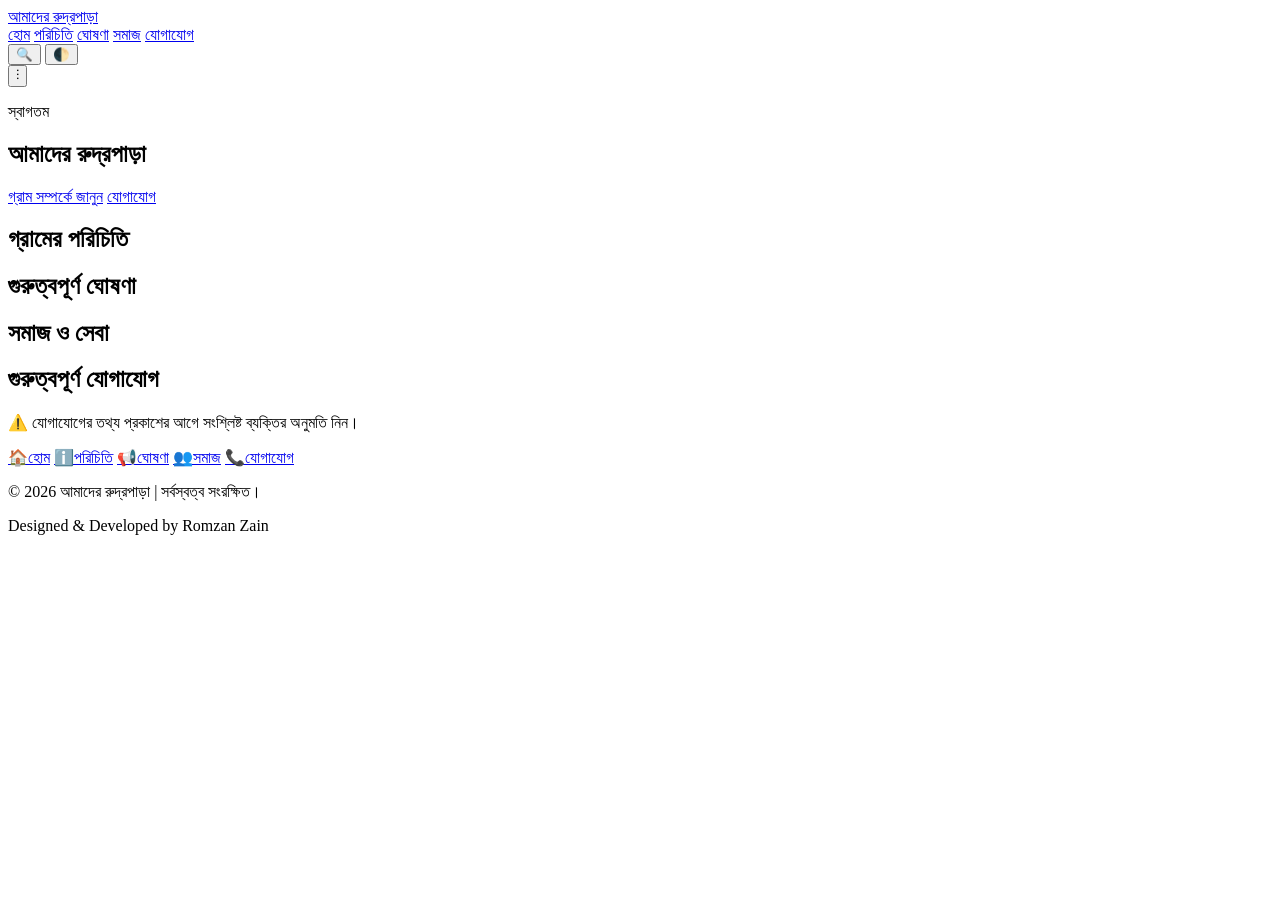
==== index.html @ 23711dd2 "Add files via upload" ====
<!DOCTYPE html>
<html lang="bn">
<head>
<meta charset="UTF-8">
<meta name="viewport" content="width=device-width, initial-scale=1.0">
<title>আমাদের রুদ্রপাড়া | Our Rudrapara</title>
<meta name="description" content="আমাদের রুদ্রপাড়া — গ্রামের তথ্য, ঘোষণা, ছবি ও সমাজ সেবা এক জায়গায়।">
<link rel="preconnect" href="https://fonts.googleapis.com">
<link rel="preconnect" href="https://fonts.gstatic.com" crossorigin>
<link href="https://fonts.googleapis.com/css2?family=Hind+Siliguri:wght@400;500;700&family=Noto+Sans+Bengali:wght@400;600;700&display=swap" rel="stylesheet">
<link rel="stylesheet" href="assets/css/style.css">
</head>
<body>

<header class="topbar glass">
  <a href="#home" class="brand">আমাদের রুদ্রপাড়া</a>
  <nav class="desktop-nav" aria-label="মূল মেনু">
    <a href="#home">হোম</a>
    <a href="#about">পরিচিতি</a>
    <a href="#announcements">ঘোষণা</a>
    <a href="#community">সমাজ</a>
    <a href="#contact">যোগাযোগ</a>
  </nav>
  <div class="actions">
    <button id="searchBtn" class="icon-btn" aria-label="খুঁজুন">🔍</button>
    <button id="themeBtn" class="icon-btn" aria-label="থিম পরিবর্তন">🌓</button>
    <div class="menu-wrap">
      <button id="menuBtn" class="icon-btn" aria-label="আরও মেনু" aria-expanded="false">⋮</button>
      <div id="moreMenu" class="more-menu glass" hidden>
        <button data-share="copy">🔗 লিংক কপি</button>
        <button data-share="whatsapp">💬 WhatsApp-এ শেয়ার</button>
        <button data-share="facebook">📘 Facebook-এ শেয়ার</button>
        <button data-share="native">📤 শেয়ার করুন</button>
      </div>
    </div>
  </div>
</header>

<div id="searchBar" class="search-bar" hidden>
  <input id="searchInput" type="search" placeholder="তথ্য খুঁজুন… (ঘোষণা, সেকশন)" aria-label="খুঁজুন">
</div>

<main id="home">
  <section class="hero">
    <div class="hero-inner">
      <p class="eyebrow">স্বাগতম</p>
      <h1>আমাদের রুদ্রপাড়া</h1>
      <p class="lead" id="heroWelcome"></p>
      <div class="hero-cta">
        <a class="btn primary" href="#about">গ্রাম সম্পর্কে জানুন</a>
        <a class="btn ghost" href="#contact">যোগাযোগ</a>
      </div>
    </div>
  </section>

  <section id="about" class="section">
    <h2>গ্রামের পরিচিতি</h2>
    <div class="card glass" id="introCard"></div>
    <div class="grid" id="infoGrid"></div>
  </section>

  <section id="announcements" class="section">
    <h2>গুরুত্বপূর্ণ ঘোষণা</h2>
    <div class="grid" id="noticeGrid"></div>
  </section>

  <section id="community" class="section">
    <h2>সমাজ ও সেবা</h2>
    <div class="grid quick" id="quickGrid"></div>
  </section>

  <section id="contact" class="section">
    <h2>গুরুত্বপূর্ণ যোগাযোগ</h2>
    <div class="grid" id="contactGrid"></div>
    <p class="note">⚠️ যোগাযোগের তথ্য প্রকাশের আগে সংশ্লিষ্ট ব্যক্তির অনুমতি নিন।</p>
  </section>
</main>

<nav class="bottom-nav" aria-label="মোবাইল মেনু">
  <a href="#home">🏠<span>হোম</span></a>
  <a href="#about">ℹ️<span>পরিচিতি</span></a>
  <a href="#announcements">📢<span>ঘোষণা</span></a>
  <a href="#community">👥<span>সমাজ</span></a>
  <a href="#contact">📞<span>যোগাযোগ</span></a>
</nav>

<footer class="footer">
  <p>© 2026 আমাদের রুদ্রপাড়া | সর্বস্বত্ব সংরক্ষিত।</p>
  <p class="dev">Designed &amp; Developed by Romzan Zain</p>
</footer>

<script src="assets/js/data.js"></script>
<script src="assets/js/main.js"></script>
</body>
</html>
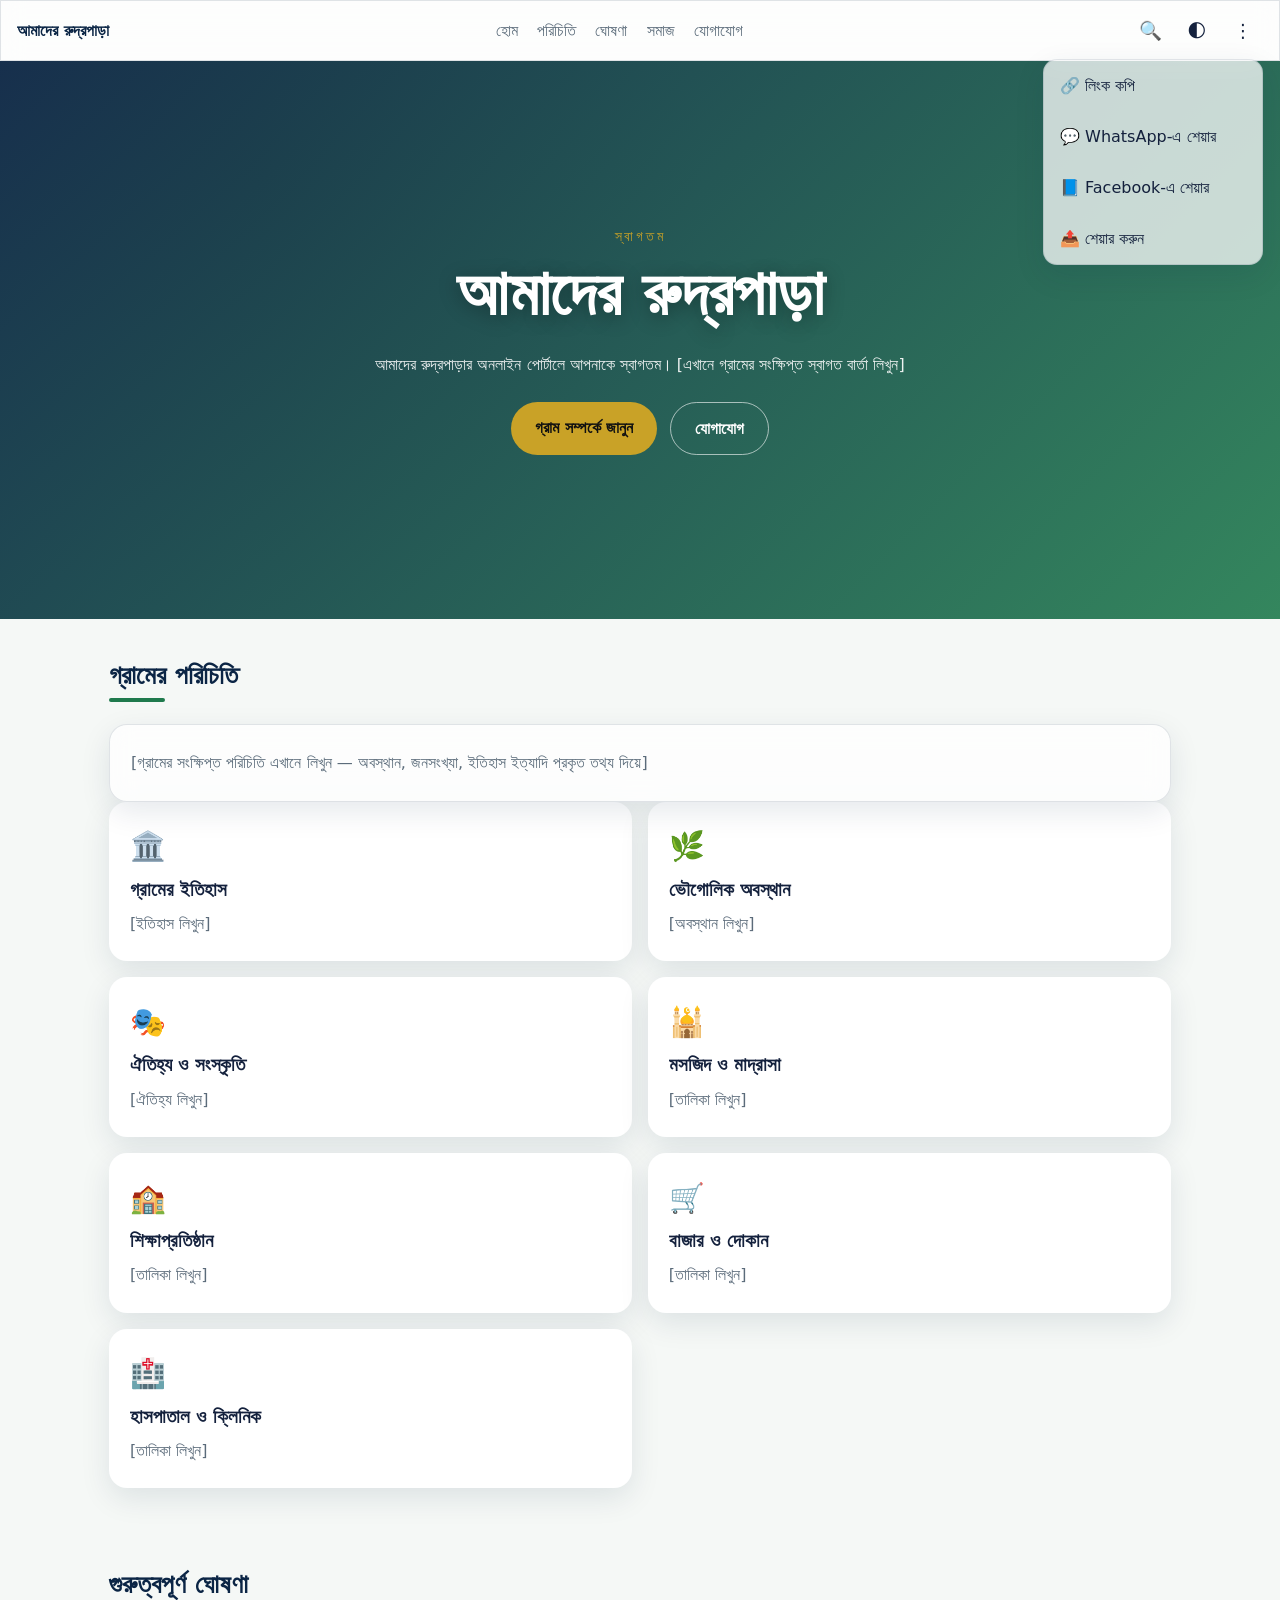
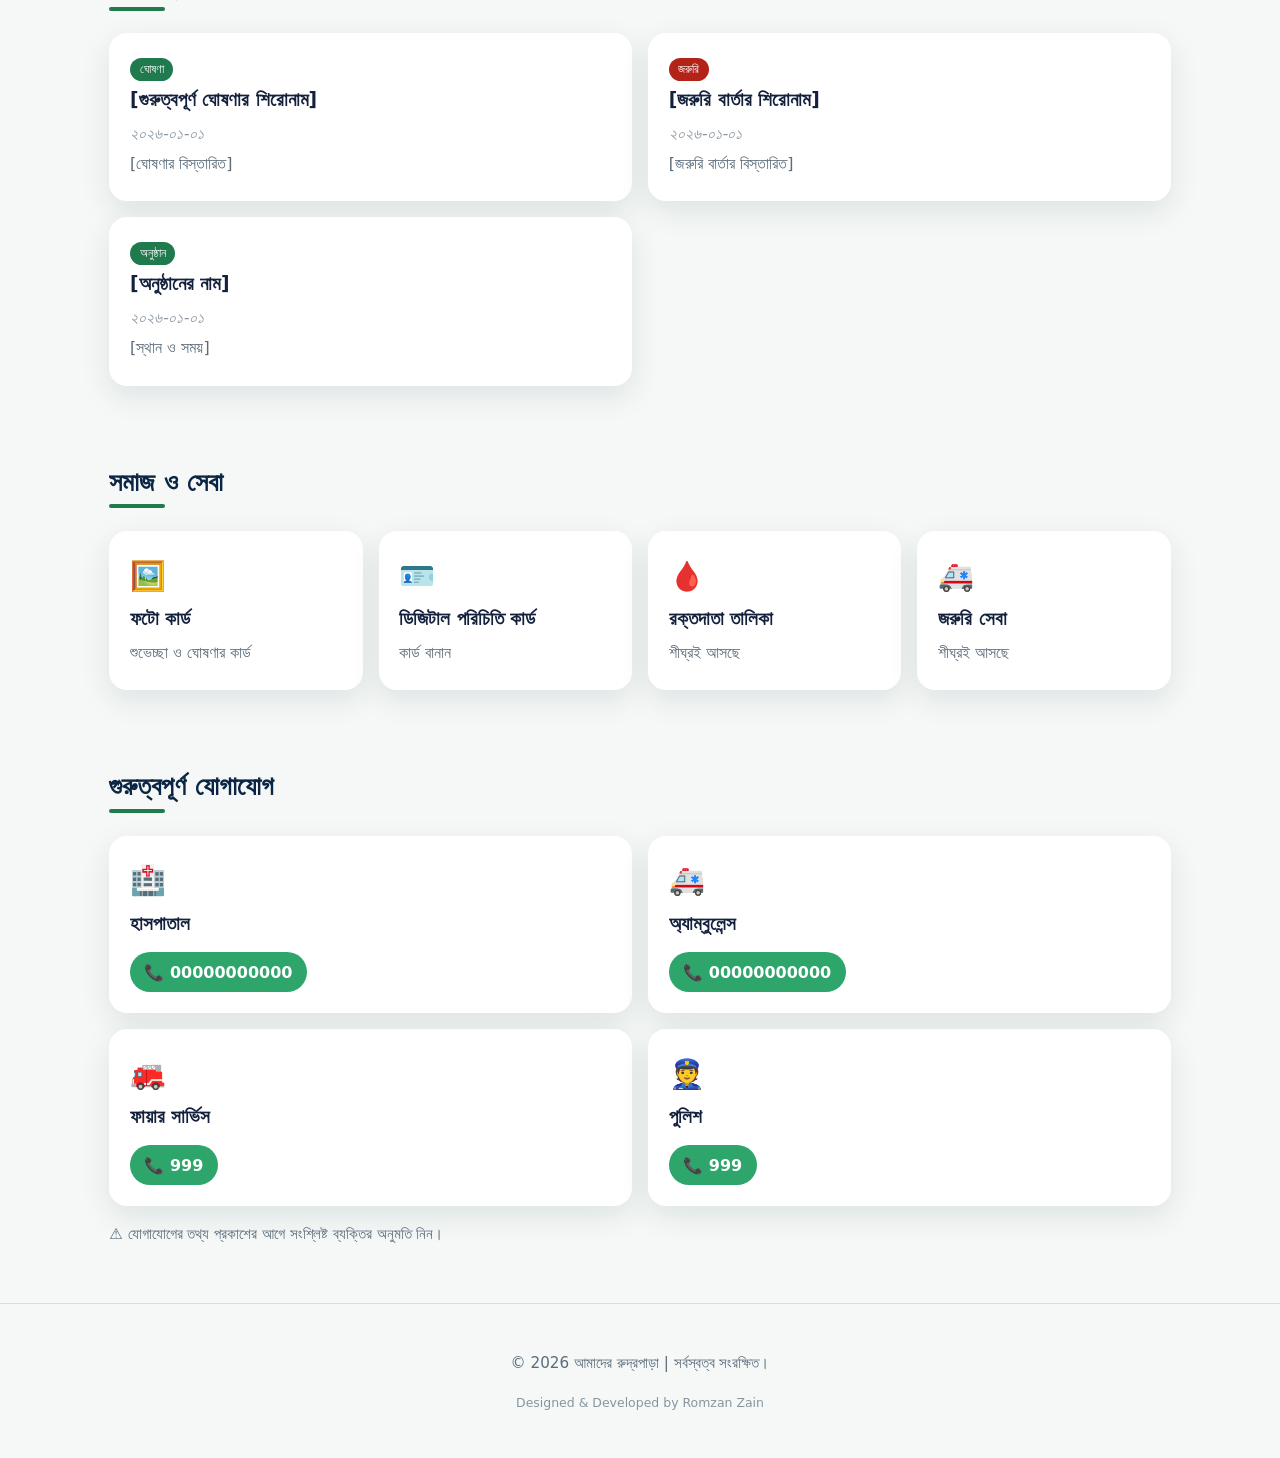
==== commit b9acae88: "Update index.html" ====
--- a/index.html
+++ b/index.html
@@ -8,7 +8,7 @@
 <link rel="preconnect" href="https://fonts.googleapis.com">
 <link rel="preconnect" href="https://fonts.gstatic.com" crossorigin>
 <link href="https://fonts.googleapis.com/css2?family=Hind+Siliguri:wght@400;500;700&family=Noto+Sans+Bengali:wght@400;600;700&display=swap" rel="stylesheet">
-<link rel="stylesheet" href="assets/css/style.css">
+<link rel="stylesheet" href="style.css">
 </head>
 <body>
 
@@ -89,7 +89,7 @@
   <p class="dev">Designed &amp; Developed by Romzan Zain</p>
 </footer>
 
-<script src="assets/js/data.js"></script>
-<script src="assets/js/main.js"></script>
+<script src="data.js"></script>
+<script src="main.js"></script>
 </body>
 </html>
--- a/style.css
+++ b/style.css
@@ -0,0 +1,121 @@
+/* ===== আমাদের রুদ্রপাড়া — Styles ===== */
+:root{
+  --navy:#0b2545; --green:#1f7a4d; --green-l:#2ea56a; --gold:#c9a227;
+  --bg:#f5f8f6; --surface:#ffffff; --text:#14213d; --muted:#5b6b7a;
+  --glass:rgba(255,255,255,.75); --border:rgba(11,37,69,.12);
+  --radius:18px; --shadow:0 10px 30px rgba(11,37,69,.10);
+}
+[data-theme="dark"]{
+  --bg:#0a1626; --surface:#122238; --text:#e8eef5; --muted:#9fb0c3;
+  --glass:rgba(18,34,56,.8); --border:rgba(255,255,255,.1); --shadow:0 10px 30px rgba(0,0,0,.4);
+}
+*{box-sizing:border-box}
+html{scroll-behavior:smooth;scroll-padding-top:80px}
+body{margin:0;font-family:"Hind Siliguri","Noto Sans Bengali",system-ui,sans-serif;
+  background:var(--bg);color:var(--text);line-height:1.7;padding-bottom:70px}
+a{color:inherit;text-decoration:none}
+button{font:inherit;cursor:pointer}
+h1,h2,h3{line-height:1.3;margin:0 0 .5rem}
+.glass{background:var(--glass);backdrop-filter:blur(12px);-webkit-backdrop-filter:blur(12px);border:1px solid var(--border)}
+
+/* Header */
+.topbar{position:sticky;top:0;z-index:50;display:flex;align-items:center;justify-content:space-between;padding:.6rem 1rem;gap:1rem}
+.brand{font-weight:700;color:var(--navy)}
+[data-theme="dark"] .brand{color:var(--gold)}
+.desktop-nav{display:none;gap:1.2rem}
+.desktop-nav a{font-weight:500;color:var(--muted);transition:color .2s}
+.desktop-nav a:hover{color:var(--green)}
+.actions{display:flex;align-items:center;gap:.4rem;position:relative}
+.icon-btn{background:none;border:0;color:var(--text);font-size:1.15rem;width:40px;height:40px;border-radius:50%;transition:transform .2s,background .2s}
+.icon-btn:hover{background:var(--border);transform:scale(1.08)}
+.more-menu{position:absolute;right:0;top:48px;display:flex;flex-direction:column;border-radius:14px;overflow:hidden;min-width:220px;box-shadow:var(--shadow)}
+.more-menu button{background:none;border:0;padding:.75rem 1rem;text-align:left;color:var(--text)}
+.more-menu button:hover{background:var(--border)}
+.search-bar{padding:.6rem 1rem;position:sticky;top:60px;z-index:40;background:var(--bg)}
+.search-bar input{width:100%;padding:.7rem 1rem;border-radius:999px;border:1px solid var(--border);background:var(--surface);color:var(--text);font:inherit}
+
+/* Hero */
+.hero{min-height:62vh;display:flex;align-items:center;justify-content:center;text-align:center;padding:3rem 1.2rem;
+  background:linear-gradient(135deg,rgba(11,37,69,.95),rgba(31,122,77,.9)),radial-gradient(circle at 20% 20%,rgba(201,162,39,.35),transparent 40%);color:#fff}
+.hero h1{font-size:clamp(2.2rem,6vw,4rem);margin:.2rem 0 1rem;text-shadow:0 4px 20px rgba(0,0,0,.3)}
+.hero .lead{max-width:640px;margin:0 auto 1.5rem;opacity:.92}
+.eyebrow{color:var(--gold);letter-spacing:.2em;font-size:.85rem;margin:0;text-transform:uppercase}
+.hero-cta{display:flex;gap:.8rem;justify-content:center;flex-wrap:wrap}
+.btn{display:inline-block;padding:.75rem 1.5rem;border-radius:999px;font-weight:600;transition:transform .2s,box-shadow .2s}
+.btn:hover{transform:translateY(-2px);box-shadow:var(--shadow)}
+.btn.primary{background:var(--gold);color:#111}
+.btn.ghost{border:1px solid rgba(255,255,255,.6);color:#fff}
+
+/* Sections & cards */
+.section{max-width:1100px;margin:0 auto;padding:2.5rem 1.2rem}
+.section h2{font-size:1.6rem;color:var(--navy);position:relative;padding-bottom:.6rem;margin-bottom:1.4rem}
+[data-theme="dark"] .section h2{color:var(--gold)}
+.section h2::after{content:"";position:absolute;left:0;bottom:0;width:56px;height:4px;border-radius:4px;background:var(--green)}
+.grid{display:grid;gap:1rem;grid-template-columns:1fr}
+.grid.quick{grid-template-columns:repeat(auto-fit,minmax(170px,1fr))}
+.card{background:var(--surface);border-radius:var(--radius);padding:1.3rem;box-shadow:var(--shadow);transition:transform .25s,box-shadow .25s}
+.card:hover{transform:translateY(-4px)}
+.card.glass{background:var(--glass)}
+.card .icon{font-size:1.8rem;margin-bottom:.4rem}
+.card p{margin:.2rem 0;color:var(--muted)}
+.note{margin-top:1rem;color:var(--muted);font-size:.95rem}
+.placeholder{opacity:.7;font-style:italic}
+.badge{display:inline-block;font-size:.75rem;background:var(--green);color:#fff;padding:.1rem .6rem;border-radius:999px;margin-bottom:.4rem}
+.badge.urgent{background:#b42318}
+.tel{display:inline-block;margin-top:.5rem;padding:.4rem .9rem;border-radius:999px;background:var(--green-l);color:#fff;font-weight:600}
+
+/* Bottom nav (mobile) */
+.bottom-nav{position:fixed;bottom:0;left:0;right:0;z-index:50;display:flex;justify-content:space-around;padding:.4rem 0 calc(.4rem + env(safe-area-inset-bottom));background:var(--glass);backdrop-filter:blur(14px);-webkit-backdrop-filter:blur(14px);border-top:1px solid var(--border)}
+.bottom-nav a{display:flex;flex-direction:column;align-items:center;font-size:1.1rem;color:var(--muted)}
+.bottom-nav a span{font-size:.7rem;margin-top:2px}
+.bottom-nav a:hover{color:var(--green)}
+
+.footer{text-align:center;padding:2rem 1rem;border-top:1px solid var(--border);color:var(--muted);font-size:.95rem}
+.footer .dev{font-size:.78rem;opacity:.7;margin-top:.3rem}
+
+/* Desktop */
+@media (min-width:900px){
+  body{padding-bottom:0}
+  .desktop-nav{display:flex}
+  .bottom-nav{display:none}
+  .grid{grid-template-columns:repeat(2,1fr)}
+  .grid.quick{grid-template-columns:repeat(auto-fit,minmax(200px,1fr))}
+}
+@media (prefers-reduced-motion:reduce){*{transition:none!important;scroll-behavior:auto!important}}
+
+/* ===== কার্ড ও টুল পেজ ===== */
+.tool{max-width:1100px}
+.tool-grid{display:grid;gap:1.5rem;grid-template-columns:1fr}
+.tool-form{display:flex;flex-direction:column;gap:.9rem;padding:1.2rem;border-radius:var(--radius)}
+.tool-form label{display:flex;flex-direction:column;gap:.35rem;font-weight:500}
+.tool-form input,.tool-form select,.tool-form textarea{font:inherit;padding:.6rem .8rem;border-radius:12px;border:1px solid var(--border);background:var(--surface);color:var(--text)}
+.tool-form input[type=color]{height:44px;padding:4px}
+.btn-row{display:flex;gap:.6rem;flex-wrap:wrap}
+.btn-row .btn{flex:1;text-align:center;border:0;cursor:pointer;font:inherit}
+.btn.ghost-dark{border:1px solid var(--navy);color:var(--navy);background:none}
+[data-theme="dark"] .btn.ghost-dark{color:var(--gold);border-color:var(--gold)}
+.stage{display:flex;align-items:center;justify-content:center;padding:1rem}
+.card-face{position:relative;overflow:hidden;box-shadow:var(--shadow);color:#fff}
+.card-face.digital{width:100%;max-width:420px;aspect-ratio:1.586/1;border-radius:20px;padding:1.2rem;display:flex;gap:1rem;align-items:center}
+.card-face.photo{width:100%;max-width:400px;aspect-ratio:4/5;border-radius:20px;padding:1.5rem;display:flex;flex-direction:column;justify-content:flex-end;text-align:left}
+.card-face img{position:absolute;inset:0;width:100%;height:100%;object-fit:cover;opacity:.9;z-index:0}
+.card-face.photo h3,.card-face.photo p{position:relative;z-index:1;text-shadow:0 2px 8px rgba(0,0,0,.6)}
+.card-face.photo h3{font-size:1.8rem}
+.d-photo{width:96px;height:96px;border-radius:50%;overflow:hidden;flex-shrink:0;background:rgba(255,255,255,.2);display:flex;align-items:center;justify-content:center;font-size:2.2rem;font-weight:700;border:3px solid rgba(255,255,255,.7)}
+.d-photo img{width:100%;height:100%;object-fit:cover}
+.d-info h3{font-size:1.25rem;margin:0}
+.d-info p{margin:.15rem 0;color:inherit;opacity:.95}
+.d-info .small{font-size:.9rem}
+.disclaimer{font-size:.7rem;opacity:.75;margin-top:.5rem!important}
+.tpl-green{background:linear-gradient(135deg,#1f7a4d,#0b2545)}
+.tpl-navy{background:linear-gradient(135deg,#0b2545,#1d3f6e)}
+.tpl-gold{background:linear-gradient(135deg,#c9a227,#8a6d12);color:#111}
+.tpl-gold p,.tpl-gold h3{text-shadow:none}
+.pc-greeting{background:linear-gradient(160deg,#0b2545,#1f7a4d)}
+.pc-birthday{background:linear-gradient(160deg,#7a1f5c,#c9a227)}
+.pc-eid{background:linear-gradient(160deg,#0b4f3a,#2ea56a)}
+.pc-independence{background:linear-gradient(160deg,#0b6b3a,#b42318)}
+.pc-victory{background:linear-gradient(160deg,#1d3f6e,#0b2545)}
+.pc-memory{background:linear-gradient(160deg,#6b4f1d,#c9a227)}
+.pc-announce{background:linear-gradient(160deg,#b42318,#0b2545)}
+@media (min-width:900px){.tool-grid{grid-template-columns:1fr 1fr;align-items:start}}
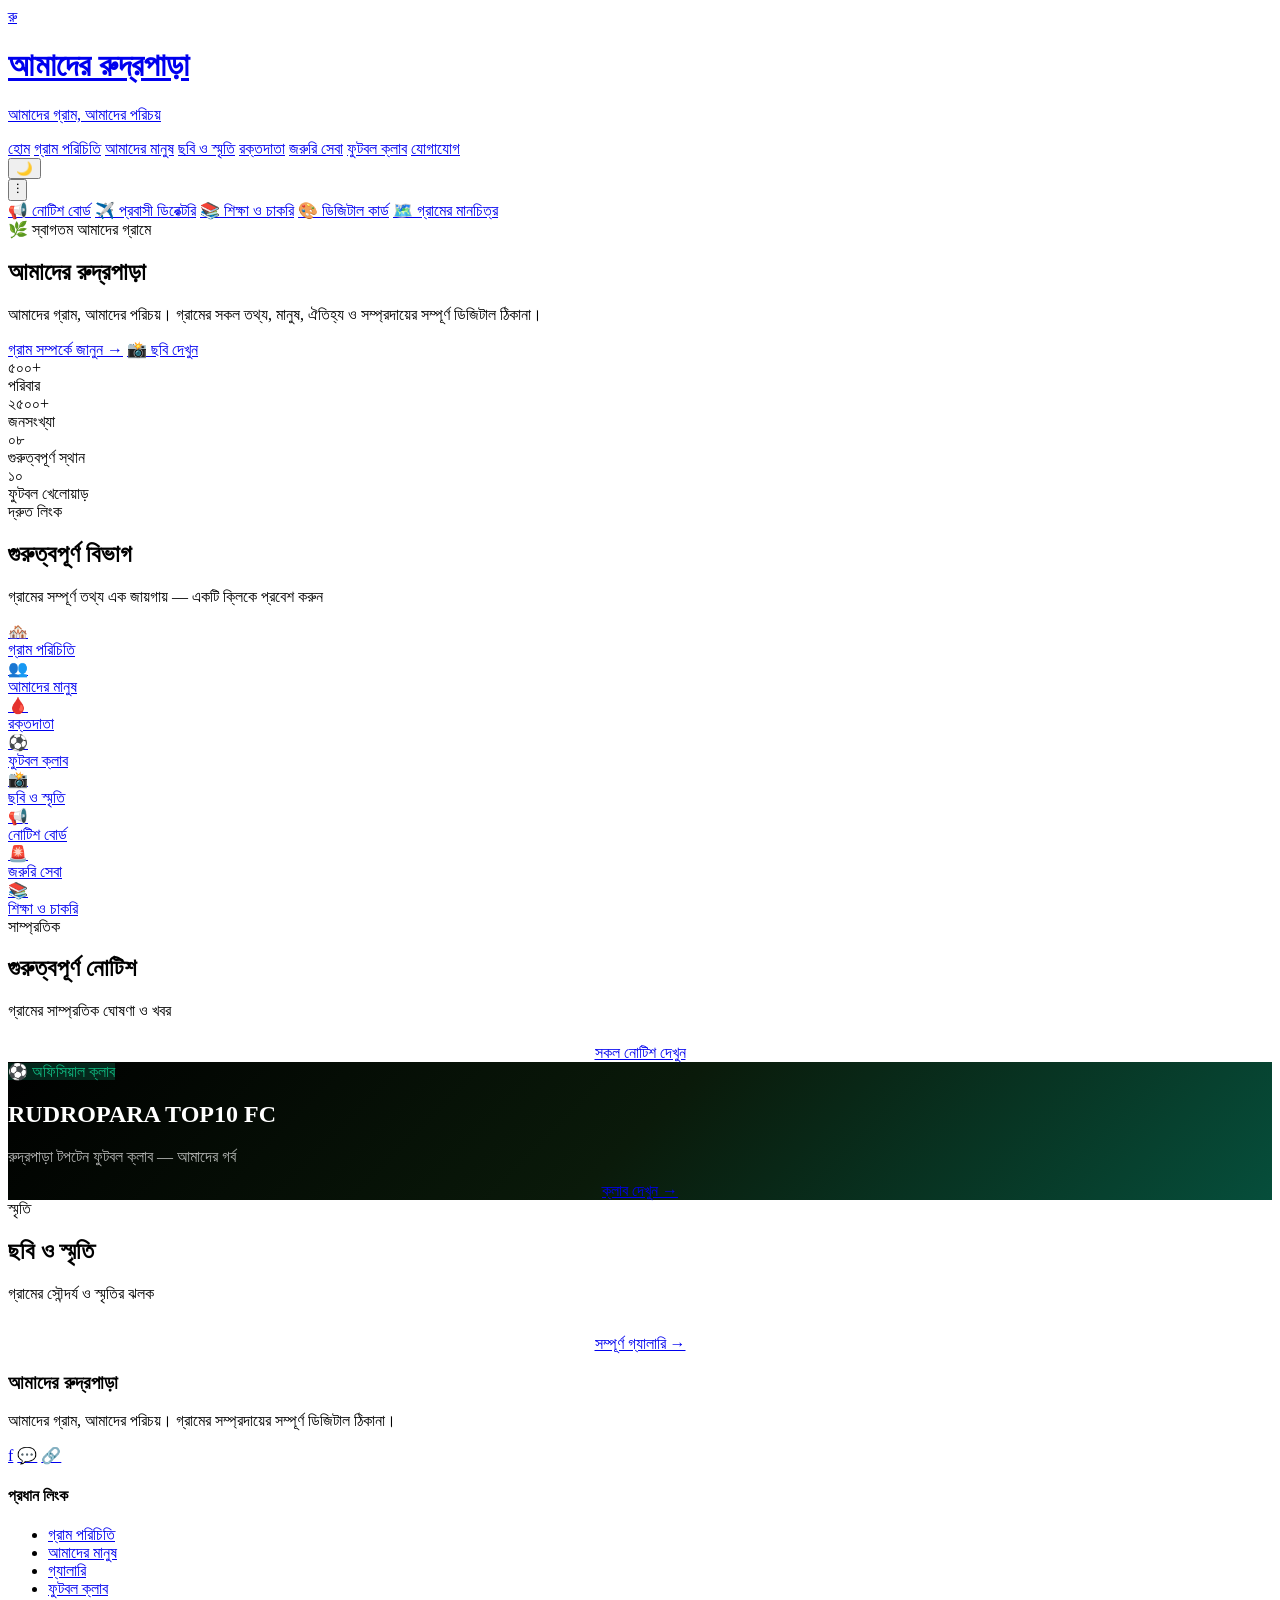
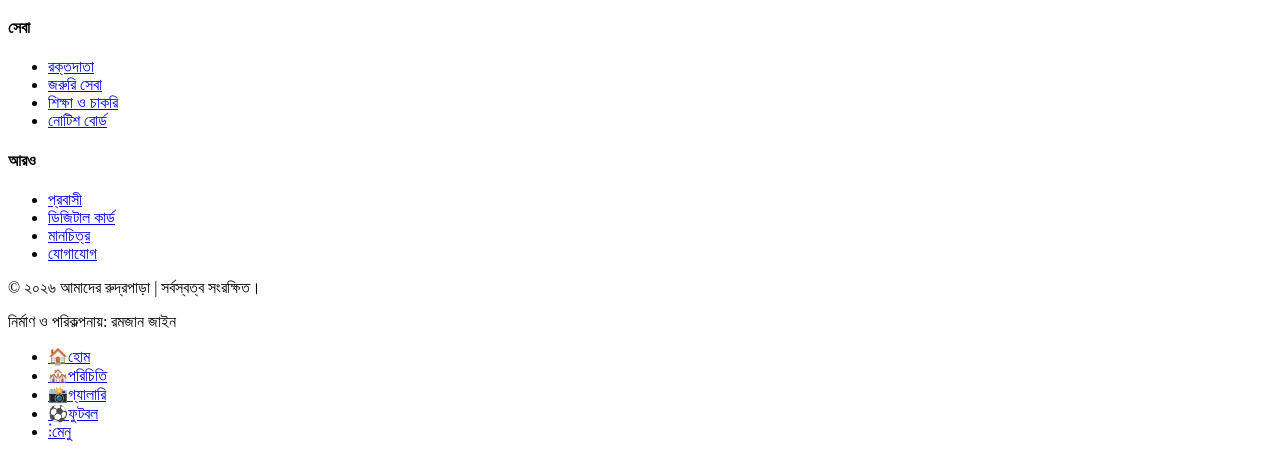
==== commit 5bbdf31e: "index.html" ====
--- a/index.html
+++ b/index.html
@@ -1,95 +1,193 @@
 <!DOCTYPE html>
-<html lang="bn">
+<html lang="bn" data-theme="light">
 <head>
-<meta charset="UTF-8">
-<meta name="viewport" content="width=device-width, initial-scale=1.0">
-<title>আমাদের রুদ্রপাড়া | Our Rudrapara</title>
-<meta name="description" content="আমাদের রুদ্রপাড়া — গ্রামের তথ্য, ঘোষণা, ছবি ও সমাজ সেবা এক জায়গায়।">
-<link rel="preconnect" href="https://fonts.googleapis.com">
-<link rel="preconnect" href="https://fonts.gstatic.com" crossorigin>
-<link href="https://fonts.googleapis.com/css2?family=Hind+Siliguri:wght@400;500;700&family=Noto+Sans+Bengali:wght@400;600;700&display=swap" rel="stylesheet">
-<link rel="stylesheet" href="style.css">
+  <meta charset="UTF-8">
+  <meta name="viewport" content="width=device-width, initial-scale=1.0">
+  <meta name="description" content="আমাদের রুদ্রপাড়া — আমাদের গ্রাম, আমাদের পরিচয়।">
+  <title>আমাদের রুদ্রপাড়া | আমাদের গ্রাম, আমাদের পরিচয়</title>
+  <link rel="icon" href="data:image/svg+xml,<svg xmlns=%22http://www.w3.org/2000/svg%22 viewBox=%220 0 100 100%22><text y=%22.9em%22 font-size=%2290%22>🏘️</text></svg>">
+  <link rel="stylesheet" href="assets/css/style.css">
+  <link rel="stylesheet" href="assets/css/responsive.css">
 </head>
 <body>
 
-<header class="topbar glass">
-  <a href="#home" class="brand">আমাদের রুদ্রপাড়া</a>
-  <nav class="desktop-nav" aria-label="মূল মেনু">
-    <a href="#home">হোম</a>
-    <a href="#about">পরিচিতি</a>
-    <a href="#announcements">ঘোষণা</a>
-    <a href="#community">সমাজ</a>
-    <a href="#contact">যোগাযোগ</a>
-  </nav>
-  <div class="actions">
-    <button id="searchBtn" class="icon-btn" aria-label="খুঁজুন">🔍</button>
-    <button id="themeBtn" class="icon-btn" aria-label="থিম পরিবর্তন">🌓</button>
-    <div class="menu-wrap">
-      <button id="menuBtn" class="icon-btn" aria-label="আরও মেনু" aria-expanded="false">⋮</button>
-      <div id="moreMenu" class="more-menu glass" hidden>
-        <button data-share="copy">🔗 লিংক কপি</button>
-        <button data-share="whatsapp">💬 WhatsApp-এ শেয়ার</button>
-        <button data-share="facebook">📘 Facebook-এ শেয়ার</button>
-        <button data-share="native">📤 শেয়ার করুন</button>
+<header class="site-header">
+  <div class="container header-inner">
+    <a href="index.html" class="brand">
+      <div class="brand-logo">রু</div>
+      <div class="brand-text">
+        <h1>আমাদের রুদ্রপাড়া</h1>
+        <p>আমাদের গ্রাম, আমাদের পরিচয়</p>
+      </div>
+    </a>
+    <nav class="nav-desktop">
+      <a href="index.html" class="active">হোম</a>
+      <a href="pages/about.html">গ্রাম পরিচিতি</a>
+      <a href="pages/community.html">আমাদের মানুষ</a>
+      <a href="pages/gallery.html">ছবি ও স্মৃতি</a>
+      <a href="pages/blood-donors.html">রক্তদাতা</a>
+      <a href="pages/emergency.html">জরুরি সেবা</a>
+      <a href="pages/football.html">ফুটবল ক্লাব</a>
+      <a href="pages/contact.html">যোগাযোগ</a>
+    </nav>
+    <div class="header-actions">
+      <button class="icon-btn" id="themeToggle" aria-label="থিম">🌙</button>
+      <div class="more-menu">
+        <button class="icon-btn" id="moreMenuBtn" aria-label="আরও">⋮</button>
+        <div class="more-dropdown" id="moreDropdown">
+          <a href="pages/notices.html">📢 নোটিশ বোর্ড</a>
+          <a href="pages/expatriates.html">✈️ প্রবাসী ডিরেক্টরি</a>
+          <a href="pages/education.html">📚 শিক্ষা ও চাকরি</a>
+          <a href="pages/digital-card.html">🎨 ডিজিটাল কার্ড</a>
+          <a href="pages/map.html">🗺️ গ্রামের মানচিত্র</a>
+        </div>
       </div>
     </div>
   </div>
 </header>
 
-<div id="searchBar" class="search-bar" hidden>
-  <input id="searchInput" type="search" placeholder="তথ্য খুঁজুন… (ঘোষণা, সেকশন)" aria-label="খুঁজুন">
+<section class="hero">
+  <div class="container">
+    <div class="hero-content">
+      <div class="hero-badge">🌿 স্বাগতম আমাদের গ্রামে</div>
+      <h2>আমাদের রুদ্রপাড়া</h2>
+      <p class="lead">আমাদের গ্রাম, আমাদের পরিচয়। গ্রামের সকল তথ্য, মানুষ, ঐতিহ্য ও সম্প্রদায়ের সম্পূর্ণ ডিজিটাল ঠিকানা।</p>
+      <div class="hero-actions">
+        <a href="pages/about.html" class="btn btn-primary">গ্রাম সম্পর্কে জানুন →</a>
+        <a href="pages/gallery.html" class="btn btn-outline">📸 ছবি দেখুন</a>
+      </div>
+    </div>
+  </div>
+</section>
+
+<div class="container">
+  <div class="stats-row">
+    <div class="stat-card"><div class="stat-value">৫০০+</div><div class="stat-label">পরিবার</div></div>
+    <div class="stat-card"><div class="stat-value">২৫০০+</div><div class="stat-label">জনসংখ্যা</div></div>
+    <div class="stat-card"><div class="stat-value">০৮</div><div class="stat-label">গুরুত্বপূর্ণ স্থান</div></div>
+    <div class="stat-card"><div class="stat-value">১০</div><div class="stat-label">ফুটবল খেলোয়াড়</div></div>
+  </div>
 </div>
 
-<main id="home">
-  <section class="hero">
-    <div class="hero-inner">
-      <p class="eyebrow">স্বাগতম</p>
-      <h1>আমাদের রুদ্রপাড়া</h1>
-      <p class="lead" id="heroWelcome"></p>
-      <div class="hero-cta">
-        <a class="btn primary" href="#about">গ্রাম সম্পর্কে জানুন</a>
-        <a class="btn ghost" href="#contact">যোগাযোগ</a>
+<section class="section">
+  <div class="container">
+    <div class="section-header reveal">
+      <span class="eyebrow">দ্রুত লিংক</span>
+      <h2>গুরুত্বপূর্ণ বিভাগ</h2>
+      <p>গ্রামের সম্পূর্ণ তথ্য এক জায়গায় — একটি ক্লিকে প্রবেশ করুন</p>
+    </div>
+    <div class="grid grid-4">
+      <a href="pages/about.html" class="shortcut-card reveal"><div class="shortcut-icon">🏘️</div><div class="shortcut-title">গ্রাম পরিচিতি</div></a>
+      <a href="pages/community.html" class="shortcut-card reveal"><div class="shortcut-icon">👥</div><div class="shortcut-title">আমাদের মানুষ</div></a>
+      <a href="pages/blood-donors.html" class="shortcut-card reveal"><div class="shortcut-icon">🩸</div><div class="shortcut-title">রক্তদাতা</div></a>
+      <a href="pages/football.html" class="shortcut-card reveal"><div class="shortcut-icon">⚽</div><div class="shortcut-title">ফুটবল ক্লাব</div></a>
+      <a href="pages/gallery.html" class="shortcut-card reveal"><div class="shortcut-icon">📸</div><div class="shortcut-title">ছবি ও স্মৃতি</div></a>
+      <a href="pages/notices.html" class="shortcut-card reveal"><div class="shortcut-icon">📢</div><div class="shortcut-title">নোটিশ বোর্ড</div></a>
+      <a href="pages/emergency.html" class="shortcut-card reveal"><div class="shortcut-icon">🚨</div><div class="shortcut-title">জরুরি সেবা</div></a>
+      <a href="pages/education.html" class="shortcut-card reveal"><div class="shortcut-icon">📚</div><div class="shortcut-title">শিক্ষা ও চাকরি</div></a>
+    </div>
+  </div>
+</section>
+
+<section class="section section-alt">
+  <div class="container">
+    <div class="section-header reveal">
+      <span class="eyebrow">সাম্প্রতিক</span>
+      <h2>গুরুত্বপূর্ণ নোটিশ</h2>
+      <p>গ্রামের সাম্প্রতিক ঘোষণা ও খবর</p>
+    </div>
+    <div id="homeNotices"></div>
+    <div style="text-align:center; margin-top:24px">
+      <a href="pages/notices.html" class="btn btn-primary">সকল নোটিশ দেখুন</a>
+    </div>
+  </div>
+</section>
+
+<section class="section football-theme" style="background: linear-gradient(135deg,#000,#0a1a0a,#064e3b);color:white">
+  <div class="container">
+    <div class="section-header reveal">
+      <span class="eyebrow" style="background:rgba(16,185,129,0.2);color:#10b981">⚽ অফিসিয়াল ক্লাব</span>
+      <h2 style="color:white">RUDROPARA TOP10 FC</h2>
+      <p style="color:rgba(255,255,255,0.7)">রুদ্রপাড়া টপটেন ফুটবল ক্লাব — আমাদের গর্ব</p>
+    </div>
+    <div style="text-align:center">
+      <a href="pages/football.html" class="btn btn-primary">ক্লাব দেখুন →</a>
+    </div>
+  </div>
+</section>
+
+<section class="section">
+  <div class="container">
+    <div class="section-header reveal">
+      <span class="eyebrow">স্মৃতি</span>
+      <h2>ছবি ও স্মৃতি</h2>
+      <p>গ্রামের সৌন্দর্য ও স্মৃতির ঝলক</p>
+    </div>
+    <div class="gallery-grid" id="homeGallery"></div>
+    <div style="text-align:center; margin-top:32px">
+      <a href="pages/gallery.html" class="btn btn-primary">সম্পূর্ণ গ্যালারি →</a>
+    </div>
+  </div>
+</section>
+
+<footer class="site-footer">
+  <div class="container">
+    <div class="footer-grid">
+      <div class="footer-brand">
+        <h3>আমাদের রুদ্রপাড়া</h3>
+        <p>আমাদের গ্রাম, আমাদের পরিচয়। গ্রামের সম্প্রদায়ের সম্পূর্ণ ডিজিটাল ঠিকানা।</p>
+        <div class="footer-socials">
+          <a href="#" onclick="shareFacebook(); return false;" title="ফেসবুকে শেয়ার">f</a>
+          <a href="#" onclick="shareWhatsApp('আমাদের রুদ্রপাড়া'); return false;" title="WhatsApp এ শেয়ার">💬</a>
+          <a href="#" onclick="copyLink(); return false;" title="লিংক কপি">🔗</a>
+        </div>
+      </div>
+      <div class="footer-col">
+        <h4>প্রধান লিংক</h4>
+        <ul>
+          <li><a href="pages/about.html">গ্রাম পরিচিতি</a></li>
+          <li><a href="pages/community.html">আমাদের মানুষ</a></li>
+          <li><a href="pages/gallery.html">গ্যালারি</a></li>
+          <li><a href="pages/football.html">ফুটবল ক্লাব</a></li>
+        </ul>
+      </div>
+      <div class="footer-col">
+        <h4>সেবা</h4>
+        <ul>
+          <li><a href="pages/blood-donors.html">রক্তদাতা</a></li>
+          <li><a href="pages/emergency.html">জরুরি সেবা</a></li>
+          <li><a href="pages/education.html">শিক্ষা ও চাকরি</a></li>
+          <li><a href="pages/notices.html">নোটিশ বোর্ড</a></li>
+        </ul>
+      </div>
+      <div class="footer-col">
+        <h4>আরও</h4>
+        <ul>
+          <li><a href="pages/expatriates.html">প্রবাসী</a></li>
+          <li><a href="pages/digital-card.html">ডিজিটাল কার্ড</a></li>
+          <li><a href="pages/map.html">মানচিত্র</a></li>
+          <li><a href="pages/contact.html">যোগাযোগ</a></li>
+        </ul>
       </div>
     </div>
-  </section>
+    <div class="footer-bottom">
+      <p>© ২০২৬ আমাদের রুদ্রপাড়া | সর্বস্বত্ব সংরক্ষিত।</p>
+      <p style="margin-top:6px">নির্মাণ ও পরিকল্পনায়: <span class="dev">রমজান জাইন</span></p>
+    </div>
+  </div>
+</footer>
 
-  <section id="about" class="section">
-    <h2>গ্রামের পরিচিতি</h2>
-    <div class="card glass" id="introCard"></div>
-    <div class="grid" id="infoGrid"></div>
-  </section>
-
-  <section id="announcements" class="section">
-    <h2>গুরুত্বপূর্ণ ঘোষণা</h2>
-    <div class="grid" id="noticeGrid"></div>
-  </section>
-
-  <section id="community" class="section">
-    <h2>সমাজ ও সেবা</h2>
-    <div class="grid quick" id="quickGrid"></div>
-  </section>
-
-  <section id="contact" class="section">
-    <h2>গুরুত্বপূর্ণ যোগাযোগ</h2>
-    <div class="grid" id="contactGrid"></div>
-    <p class="note">⚠️ যোগাযোগের তথ্য প্রকাশের আগে সংশ্লিষ্ট ব্যক্তির অনুমতি নিন।</p>
-  </section>
-</main>
-
-<nav class="bottom-nav" aria-label="মোবাইল মেনু">
-  <a href="#home">🏠<span>হোম</span></a>
-  <a href="#about">ℹ️<span>পরিচিতি</span></a>
-  <a href="#announcements">📢<span>ঘোষণা</span></a>
-  <a href="#community">👥<span>সমাজ</span></a>
-  <a href="#contact">📞<span>যোগাযোগ</span></a>
+<nav class="nav-mobile">
+  <ul>
+    <li><a href="index.html" class="active"><span class="nav-icon">🏠</span>হোম</a></li>
+    <li><a href="pages/about.html"><span class="nav-icon">🏘️</span>পরিচিতি</a></li>
+    <li><a href="pages/gallery.html"><span class="nav-icon">📸</span>গ্যালারি</a></li>
+    <li><a href="pages/football.html"><span class="nav-icon">⚽</span>ফুটবল</a></li>
+    <li><a href="#" onclick="document.getElementById('moreMenuBtn').click(); return false;"><span class="nav-icon">⋮</span>মেনু</a></li>
+  </ul>
 </nav>
 
-<footer class="footer">
-  <p>© 2026 আমাদের রুদ্রপাড়া | সর্বস্বত্ব সংরক্ষিত।</p>
-  <p class="dev">Designed &amp; Developed by Romzan Zain</p>
-</footer>
-
-<script src="data.js"></script>
-<script src="main.js"></script>
+<script src="assets/js/data.js"></script>
+<script src="assets/js/main.js"></script>
 </body>
 </html>
